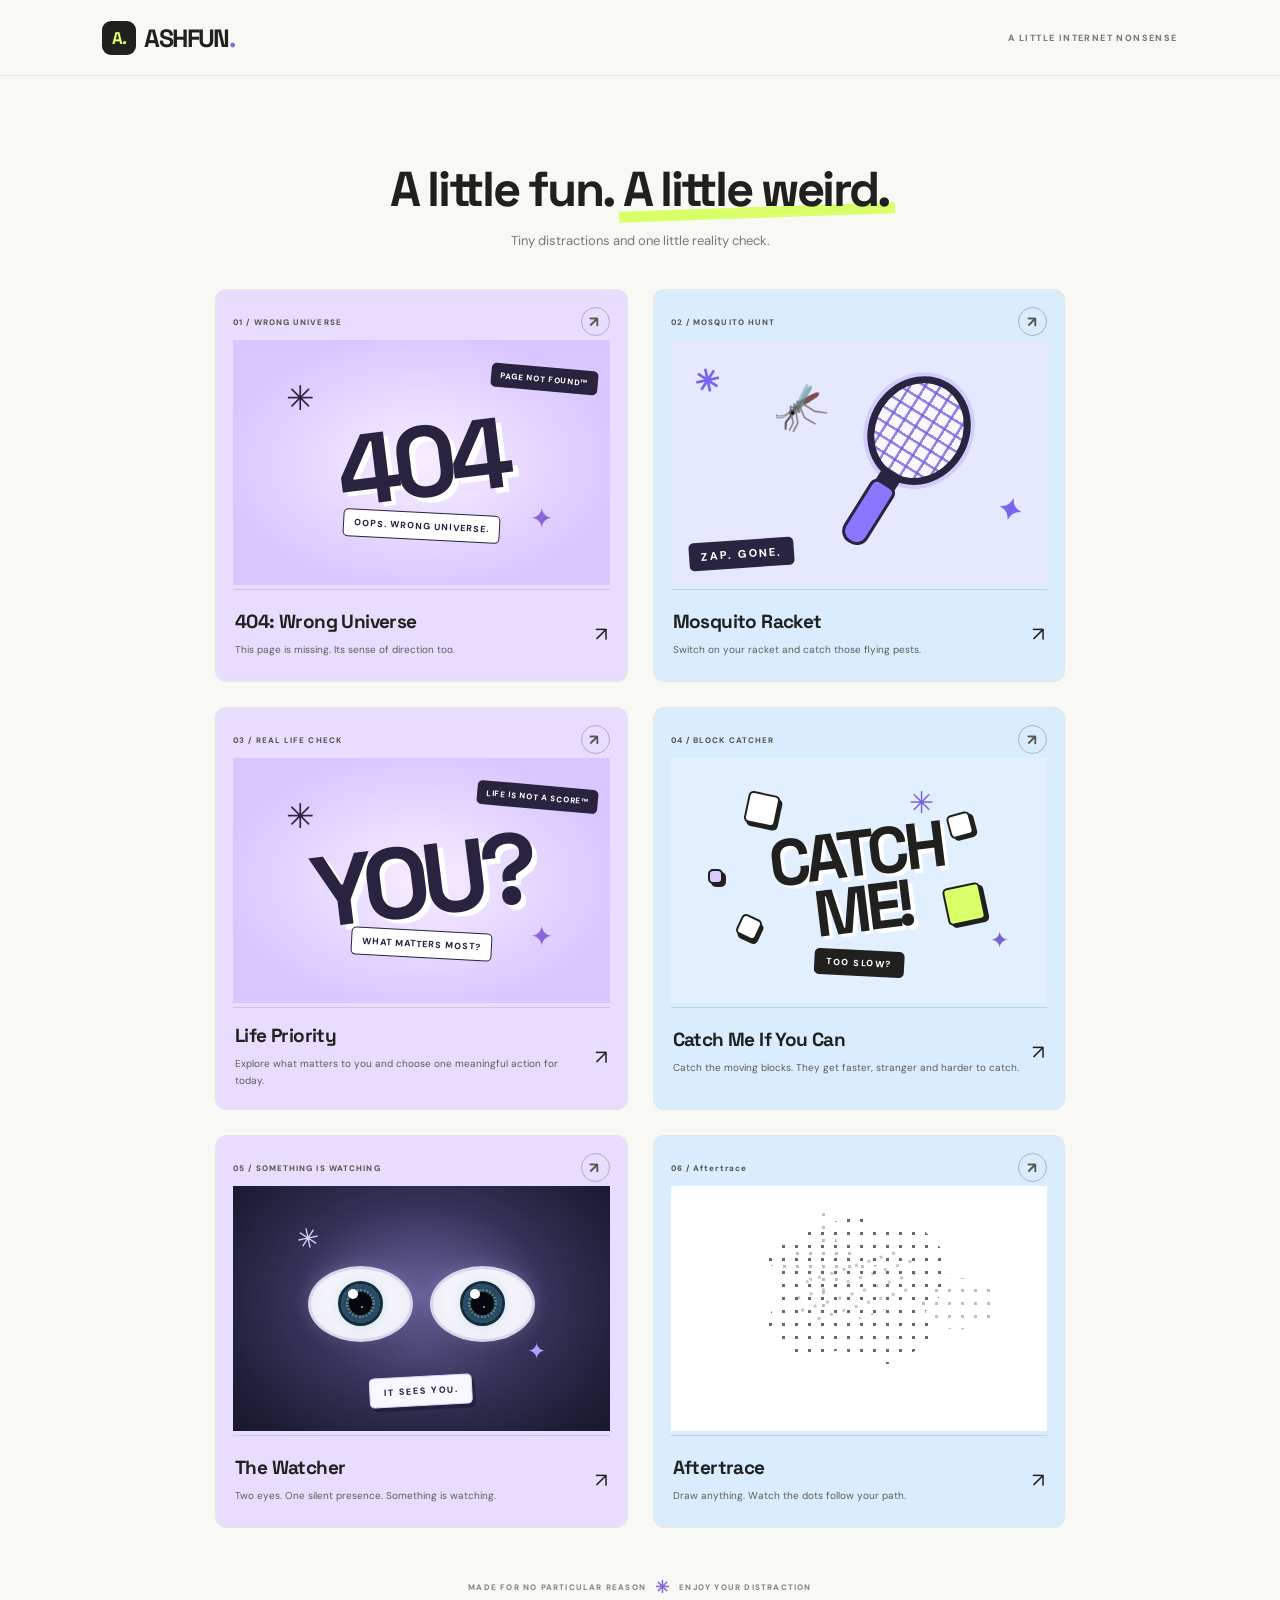
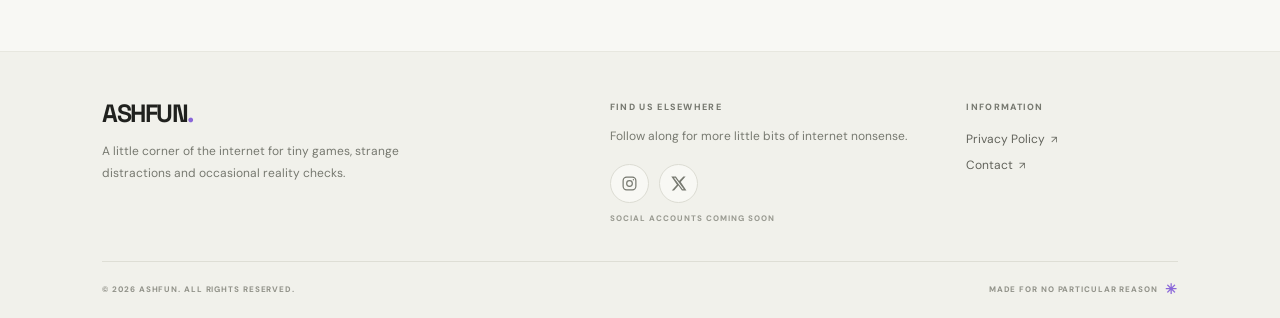
==== index.html @ a182ead7 "Initial ASHFUN website upload" ====
<!DOCTYPE html>
<html lang="en">
<head>
  <meta charset="UTF-8">
  <meta name="viewport" content="width=device-width, initial-scale=1.0">
  <meta name="description" content="ASHFUN — a little corner of the internet for weird distractions, tiny games, and meaningful life reflections.">
  <title>ASHFUN — Your Little Corner of Fun</title>
  <link rel="stylesheet" href="style.css">
  <script src="script.js" defer></script>
</head>
<body>

  <header class="navbar">
    <a href="index.html" class="brand" aria-label="ASHFUN home">
      <span class="brand-mark">A.</span>
      ASHFUN<span class="brand-dot">.</span>
    </a>
    <span class="header-note">A LITTLE INTERNET NONSENSE</span>
  </header>

  <main class="main">
    <section class="page-heading">
      <h1>A little fun. <span>A little weird.</span></h1>
      <p>Tiny distractions and one little reality check.</p>
    </section>

    <section class="games-grid" aria-label="Choose an experience">

      <!-- GAME 1: 404 WRONG UNIVERSE -->
      <a class="game-card game-lavender" href="404-error.html">
        <div class="game-card-top">
          <span>01 / WRONG UNIVERSE</span>
          <span class="card-arrow" aria-hidden="true">↗</span>
        </div>

        <div class="game-art art-404" aria-hidden="true">
          <span class="error-star error-star-one">✳</span>
          <span class="error-star error-star-two">✦</span>
          <div class="error-number">404</div>
          <div class="error-label">OOPS. WRONG UNIVERSE.</div>
          <div class="error-mini">PAGE NOT FOUND™</div>
        </div>

        <div class="game-card-bottom">
          <div>
            <h2>404: Wrong Universe</h2>
            <p>This page is missing. Its sense of direction too.</p>
          </div>
          <span class="bottom-arrow" aria-hidden="true">↗</span>
        </div>
      </a>

      <!-- GAME 2: MOSQUITO RACKET -->
      <a class="game-card game-blue" href="mosquito-game.html">
        <div class="game-card-top">
          <span>02 / MOSQUITO HUNT</span>
          <span class="card-arrow" aria-hidden="true">↗</span>
        </div>

        <div class="game-art art-mosquito" aria-hidden="true">
          <span class="mosquito-spark mosquito-spark-one">✳</span>
          <span class="mosquito-spark mosquito-spark-two">✦</span>
          <div class="mosquito-art-icon">🦟</div>

          <div class="racket-art">
            <div class="racket-art-head">
              <span></span><span></span><span></span>
              <span></span><span></span><span></span>
              <span></span><span></span><span></span>
            </div>
            <div class="racket-art-neck"></div>
            <div class="racket-art-handle"></div>
          </div>

          <div class="mosquito-art-label">ZAP. GONE.</div>
        </div>

        <div class="game-card-bottom">
          <div>
            <h2>Mosquito Racket</h2>
            <p>Switch on your racket and catch those flying pests.</p>
          </div>
          <span class="bottom-arrow" aria-hidden="true">↗</span>
        </div>
      </a>

      <!-- EXPERIENCE 3: LIFE PRIORITY -->
      <a class="game-card game-lavender" href="life-priority.html">
        <div class="game-card-top">
          <span>03 / REAL LIFE CHECK</span>
          <span class="card-arrow" aria-hidden="true">↗</span>
        </div>

        <div class="game-art art-404" aria-hidden="true">
          <span class="error-star error-star-one">✳</span>
          <span class="error-star error-star-two">✦</span>
          <div class="error-number">YOU?</div>
          <div class="error-label">WHAT MATTERS MOST?</div>
          <div class="error-mini">LIFE IS NOT A SCORE™</div>
        </div>

        <div class="game-card-bottom">
          <div>
            <h2>Life Priority</h2>
            <p>Explore what matters to you and choose one meaningful action for today.</p>
          </div>
          <span class="bottom-arrow" aria-hidden="true">↗</span>
        </div>
      </a>

      <!-- GAME 4: CATCH ME IF YOU CAN -->
      <a class="game-card game-blue" href="block-catcher.html">
        <div class="game-card-top">
          <span>04 / BLOCK CATCHER</span>
          <span class="card-arrow" aria-hidden="true">↗</span>
        </div>

        <div class="game-art art-catcher" aria-hidden="true">
          <span class="catcher-star catcher-star-one">✳</span>
          <span class="catcher-star catcher-star-two">✦</span>

          <div class="catcher-block catcher-block-one"></div>
          <div class="catcher-block catcher-block-two"></div>
          <div class="catcher-block catcher-block-three"></div>
          <div class="catcher-block catcher-block-four"></div>
          <div class="catcher-block catcher-block-five"></div>

          <div class="catcher-title">CATCH<br>ME!</div>
          <div class="catcher-label">TOO SLOW?</div>
        </div>

        <div class="game-card-bottom">
          <div>
            <h2>Catch Me If You Can</h2>
            <p>Catch the moving blocks. They get faster, stranger and harder to catch.</p>
          </div>
          <span class="bottom-arrow" aria-hidden="true">↗</span>
        </div>
      </a>

      <!-- EXPERIENCE 5: THE WATCHER -->
      <a class="game-card game-lavender" href="watcher.html">
        <div class="game-card-top">
          <span>05 / SOMETHING IS WATCHING</span>
          <span class="card-arrow" aria-hidden="true">↗</span>
        </div>

        <div class="game-art art-watcher" aria-hidden="true">
          <span class="watcher-star watcher-star-one">✳</span>
          <span class="watcher-star watcher-star-two">✦</span>

          <div class="watcher-eyes">
            <div class="watcher-eye">
              <div class="watcher-iris"></div>
            </div>
            <div class="watcher-eye">
              <div class="watcher-iris"></div>
            </div>
          </div>

          <div class="watcher-label">IT SEES YOU.</div>
        </div>

        <div class="game-card-bottom">
          <div>
            <h2>The Watcher</h2>
            <p>Two eyes. One silent presence. Something is watching.</p>
          </div>
          <span class="bottom-arrow" aria-hidden="true">↗</span>
        </div>
      </a>

      <!-- EXPERIENCE 6: Aftertrace -->
      <a class="game-card game-blue" href="dots.html">
        <div class="game-card-top">
          <span>06 / Aftertrace</span>
          <span class="card-arrow" aria-hidden="true">↗</span>
        </div>

        <div class="game-art art-dots" aria-hidden="true">
          <div class="dots-preview dots-preview-one"></div>
          <div class="dots-preview dots-preview-two"></div>
          <div class="dots-preview dots-preview-three"></div>
          <div class="dots-preview dots-preview-four"></div>
        </div>

        <div class="game-card-bottom">
          <div>
            <h2>Aftertrace</h2>
            <p>Draw anything. Watch the dots follow your path.</p>
          </div>
          <span class="bottom-arrow" aria-hidden="true">↗</span>
        </div>
      </a>

    </section>

    <div class="bottom-note">
      MADE FOR NO PARTICULAR REASON
      <span>✳</span>
      ENJOY YOUR DISTRACTION
    </div>
  </main>

  <footer class="site-footer">

    <div class="footer-main">

      <div class="footer-about">
        <a href="index.html" class="footer-brand">
          ASHFUN<span>.</span>
        </a>
        <p>
          A little corner of the internet for tiny games,
          strange distractions and occasional reality checks.
        </p>
      </div>

      <div class="footer-social">
        <h3>FIND US ELSEWHERE</h3>
        <p>Follow along for more little bits of internet nonsense.</p>

        <div class="social-icons">

          <span class="social-icon" aria-label="Instagram coming soon" title="Instagram coming soon">
            <svg viewBox="0 0 24 24" aria-hidden="true">
              <rect x="3" y="3" width="18" height="18" rx="5"></rect>
              <circle cx="12" cy="12" r="4"></circle>
              <circle class="social-dot" cx="17.5" cy="6.8" r="1"></circle>
            </svg>
          </span>

          <span class="social-icon" aria-label="X coming soon" title="X coming soon">
            <svg viewBox="0 0 24 24" aria-hidden="true">
              <path d="M18.9 2H22l-6.8 7.8L23.2 22h-6.3l-5-7.1L5.7 22H2.5l7.3-8.4L1.8 2h6.5l4.5 6.6L18.9 2zM17.8 20h1.7L7.3 3.9H5.5L17.8 20z"></path>
            </svg>
          </span>

        </div>

        <span class="social-coming-soon">SOCIAL ACCOUNTS COMING SOON</span>
      </div>

      <div class="footer-links">
        <h3>INFORMATION</h3>
        <a href="privacy-policy.html" target="_blank" rel="noopener noreferrer">Privacy Policy <span>↗</span></a>
        <a href="mailto:abhishekhadpad2397@gmail.com" target="_blank" rel="noopener noreferrer">Contact <span>↗</span></a>
      </div>

    </div>

    <div class="footer-bottom">
      <span>© <span id="footer-year">2026</span> ASHFUN. ALL RIGHTS RESERVED.</span>
      <span>MADE FOR NO PARTICULAR REASON <span class="footer-star">✳</span></span>
    </div>

  </footer>

</body>
</html>
---- style.css ----
@import url('https://fonts.googleapis.com/css2?family=DM+Sans:wght@400;500;600;700;800&family=Space+Grotesk:wght@400;500;600;700&display=swap');

:root {
  --paper: #f8f8f4;
  --ink: #20211e;
  --muted: #777970;
  --line: #e7e7df;
  --lime: #d9ff69;
  --purple: #d9caff;
  --blue: #c8e6ff;
}

* {
  box-sizing: border-box;
}

html {
  min-height: 100%;
  scroll-behavior: smooth;
}

body {
  min-height: 100vh;
  margin: 0;
  color: var(--ink);
  background: var(--paper);
  font-family: 'DM Sans', sans-serif;
}

a {
  color: inherit;
  text-decoration: none;
  -webkit-tap-highlight-color: transparent;
}

a:focus-visible {
  outline: 3px solid #7861d8;
  outline-offset: 4px;
}

.navbar {
  height: 76px;
  padding: 0 8%;
  display: flex;
  align-items: center;
  justify-content: space-between;
  border-bottom: 1px solid var(--line);
  background: var(--paper);
}

.brand {
  display: inline-flex;
  align-items: center;
  gap: 8px;
  font-family: 'Space Grotesk', sans-serif;
  font-size: 25px;
  font-weight: 700;
  letter-spacing: -1.6px;
}

.brand-mark {
  width: 34px;
  height: 34px;
  display: grid;
  place-items: center;
  border-radius: 9px;
  background: var(--ink);
  color: var(--lime);
  font-size: 17px;
  letter-spacing: -1px;
}

.brand-dot {
  margin-left: -8px;
  color: #8a67d9;
}

.header-note {
  color: var(--muted);
  font-size: 9px;
  font-weight: 800;
  letter-spacing: 1.4px;
}

.main {
  width: 100%;
  max-width: 1200px;
  margin: 0 auto;
  padding: 75px 35px 28px;
}

.page-heading {
  margin-bottom: 37px;
  text-align: center;
}

.page-heading h1 {
  margin: 0;
  font-family: 'Space Grotesk', sans-serif;
  font-size: clamp(32px, 4.5vw, 49px);
  font-weight: 700;
  line-height: 1.15;
  letter-spacing: -2.3px;
}

.page-heading h1 span {
  position: relative;
  z-index: 1;
  white-space: nowrap;
}

.page-heading h1 span::after {
  position: absolute;
  z-index: -1;
  right: -4px;
  bottom: 2px;
  left: -4px;
  height: 11px;
  background: var(--lime);
  content: "";
  transform: rotate(-2deg);
}

.page-heading p {
  margin: 13px 0 0;
  color: var(--muted);
  font-size: 13px;
  line-height: 1.7;
}

.games-grid {
  display: grid;
  grid-template-columns: repeat(2, minmax(0, 1fr));
  gap: 25px;
  align-items: stretch;
  max-width: 850px;
  margin: 0 auto;
}

.game-card {
  min-width: 0;
  padding: 17px;
  overflow: hidden;
  border: 1px solid #e8e6df;
  border-radius: 11px;
  transition: transform .25s ease, box-shadow .25s ease;
}

.game-card:hover {
  transform: translateY(-5px);
  box-shadow: 0 14px 35px #0000000c;
}

.game-lavender {
  background: #e8ddff;
}

.game-blue {
  background: #d9edff;
}

.game-card-top {
  display: flex;
  align-items: center;
  justify-content: space-between;
  gap: 8px;
  color: #55564c;
  font-size: 8px;
  font-weight: 800;
  letter-spacing: 1.1px;
}

.card-arrow {
  width: 29px;
  height: 29px;
  display: grid;
  flex-shrink: 0;
  place-items: center;
  border: 1px solid #20211e45;
  border-radius: 50%;
  font-size: 15px;
  transition: background .2s, transform .2s;
}

.game-card:hover .card-arrow {
  background: white;
  transform: rotate(45deg);
}

.game-art {
  position: relative;
  height: 245px;
  display: grid;
  place-items: center;
  overflow: hidden;
  margin: 4px 0;
}

.game-card-bottom {
  min-height: 75px;
  padding: 17px 2px 3px;
  display: flex;
  align-items: center;
  justify-content: space-between;
  gap: 10px;
  border-top: 1px solid #20211e22;
}

.game-card-bottom > div {
  min-width: 0;
}

.game-card-bottom h2 {
  margin: 0 0 7px;
  font-family: 'Space Grotesk', sans-serif;
  font-size: 19px;
  font-weight: 700;
  line-height: 1.2;
  letter-spacing: -.6px;
}

.game-card-bottom p {
  margin: 0;
  color: #5d5e55;
  font-size: 10px;
  line-height: 1.7;
}

.bottom-arrow {
  flex-shrink: 0;
  font-size: 20px;
  transition: transform .2s;
}

.game-card:hover .bottom-arrow {
  transform: translate(3px, -3px);
}

/* 404 GAME CARD ART */

.art-404 {
  isolation: isolate;
  background: radial-gradient(ellipse at center, #f8edff 0%, #d8c6ff 75%);
}

.error-number {
  color: #29233f;
  font-family: 'Space Grotesk', sans-serif;
  font-size: clamp(65px, 8vw, 100px);
  font-weight: 700;
  line-height: 1;
  letter-spacing: -8px;
  text-shadow: 5px 5px 0 #ffffff;
  transform: rotate(-7deg);
  transition: transform .3s ease;
}

.game-card:hover .error-number {
  transform: rotate(2deg) scale(1.06);
}

.error-label {
  position: absolute;
  bottom: 45px;
  padding: 7px 10px;
  border: 1px solid #29233f;
  border-radius: 5px;
  background: #fff;
  color: #29233f;
  font-size: 9px;
  font-weight: 800;
  letter-spacing: 1px;
  transform: rotate(3deg);
}

.error-mini {
  position: absolute;
  top: 27px;
  right: 12px;
  padding: 7px 9px;
  border-radius: 5px;
  background: #29233f;
  color: white;
  font-size: 8px;
  font-weight: 800;
  letter-spacing: .7px;
  transform: rotate(5deg);
}

.error-star {
  position: absolute;
  color: #29233f;
  font-size: 34px;
}

.error-star-one {
  top: 36px;
  left: 14%;
}

.error-star-two {
  right: 15%;
  bottom: 48px;
  color: #8a67d9;
  font-size: 28px;
}

/* MOSQUITO RACKET GAME CARD ART */

.art-mosquito {
  background: #e6e8ff;
}

.mosquito-spark {
  position: absolute;
  color: #7764ef;
  font-size: 30px;
  font-weight: 700;
}

.mosquito-spark-one {
  top: 22px;
  left: 24px;
  transform: rotate(-12deg);
}

.mosquito-spark-two {
  right: 25px;
  bottom: 55px;
  transform: rotate(15deg);
}

.mosquito-art-icon {
  position: absolute;
  top: 38px;
  left: 27%;
  z-index: 2;
  font-size: 43px;
  transform: rotate(-18deg);
  animation: mosquito-float 2s ease-in-out infinite;
}

.racket-art {
  position: absolute;
  right: 25%;
  bottom: 25px;
  width: 105px;
  height: 190px;
  transform: rotate(32deg);
}

.racket-art-head {
  position: absolute;
  top: 0;
  left: 0;
  width: 100px;
  height: 112px;
  border: 7px solid #29243f;
  border-radius: 50%;
  background:
    repeating-linear-gradient(
      0deg,
      transparent 0,
      transparent 10px,
      rgba(111, 93, 220, .75) 11px,
      rgba(111, 93, 220, .75) 13px
    ),
    repeating-linear-gradient(
      90deg,
      transparent 0,
      transparent 10px,
      rgba(111, 93, 220, .75) 11px,
      rgba(111, 93, 220, .75) 13px
    ),
    #f8f7ff;
  box-shadow: 0 0 0 4px rgba(119, 100, 239, .2);
}

.racket-art-neck {
  position: absolute;
  top: 104px;
  left: 39px;
  width: 22px;
  height: 20px;
  background: #29243f;
}

.racket-art-handle {
  position: absolute;
  top: 118px;
  left: 36px;
  width: 28px;
  height: 70px;
  border: 3px solid #29243f;
  border-radius: 8px 8px 13px 13px;
  background: #8a76ff;
}

.mosquito-art-label {
  position: absolute;
  bottom: 17px;
  left: 18px;
  padding: 7px 12px;
  color: #fff;
  background: #29243f;
  border-radius: 5px;
  font-size: 11px;
  font-weight: 800;
  letter-spacing: 2px;
  transform: rotate(-4deg);
}

@keyframes mosquito-float {
  0%, 100% {
    transform: translateY(0) rotate(-18deg);
  }

  50% {
    transform: translateY(-9px) rotate(-8deg);
  }
}

/* FOOTER NOTE */

.bottom-note {
  display: flex;
  align-items: center;
  justify-content: center;
  flex-wrap: wrap;
  gap: 9px;
  margin-top: 48px;
  color: #85867c;
  font-size: 8px;
  font-weight: 800;
  letter-spacing: 1.2px;
  text-align: center;
}

.bottom-note span {
  color: #8a67d9;
  font-size: 17px;
}

/* CATCH ME IF YOU CAN CARD ART */

.art-catcher {
  background: #e2efff;
  isolation: isolate;
}

.catcher-title {
  position: relative;
  z-index: 2;
  color: #20211e;
  font-family: 'Space Grotesk', sans-serif;
  font-size: 65px;
  font-weight: 700;
  line-height: .85;
  letter-spacing: -5px;
  text-align: center;
  transform: rotate(-7deg);
  text-shadow: 4px 4px 0 #ffffff;
}

.catcher-label {
  position: absolute;
  bottom: 27px;
  left: 50%;
  padding: 7px 12px;
  border-radius: 5px;
  background: #20211e;
  color: white;
  font-size: 9px;
  font-weight: 800;
  letter-spacing: 1.5px;
  transform: translateX(-50%) rotate(3deg);
}

.catcher-block {
  position: absolute;
  width: 32px;
  height: 32px;
  border: 2px solid #20211e;
  border-radius: 5px;
  background: #ffffff;
  box-shadow: 3px 3px 0 #20211e;
  transition: transform .3s ease;
}

.catcher-block-one {
  top: 35px;
  left: 20%;
  transform: rotate(12deg);
}

.catcher-block-two {
  top: 55px;
  right: 20%;
  width: 24px;
  height: 24px;
  transform: rotate(-15deg);
}

.catcher-block-three {
  bottom: 65px;
  left: 18%;
  width: 22px;
  height: 22px;
  transform: rotate(25deg);
}

.catcher-block-four {
  right: 17%;
  bottom: 80px;
  width: 38px;
  height: 38px;
  background: #d9ff69;
  transform: rotate(-12deg);
}

.catcher-block-five {
  top: 45%;
  left: 10%;
  width: 15px;
  height: 15px;
  background: #d9caff;
}

.catcher-star {
  position: absolute;
  color: #7861d8;
  font-size: 30px;
}

.catcher-star-one {
  top: 25px;
  right: 30%;
}

.catcher-star-two {
  bottom: 48px;
  right: 10%;
  font-size: 23px;
}

.game-card:hover .catcher-block-one {
  transform: translate(8px, -8px) rotate(25deg);
}

.game-card:hover .catcher-block-two {
  transform: translate(-8px, 10px) rotate(15deg);
}

.game-card:hover .catcher-block-three {
  transform: translate(12px, -5px) rotate(40deg);
}

.game-card:hover .catcher-block-four {
  transform: translate(-10px, -8px) rotate(-25deg);
}

/* THE WATCHER CARD ART */

.art-watcher {
  position: relative;
  isolation: isolate;
  background: radial-gradient(
    ellipse at 50% 45%,
    #55517f 0%,
    #292747 48%,
    #17172b 100%
  );
  overflow: hidden;
}

.art-watcher::before {
  content: "";
  position: absolute;
  width: 270px;
  height: 180px;
  top: 25px;
  left: 50%;
  transform: translateX(-50%);
  border-radius: 50%;
  background: #aaa3ff;
  filter: blur(65px);
  opacity: .25;
}

.art-watcher::after {
  content: "";
  position: absolute;
  inset: 0;
  background-image: radial-gradient(#ffffff 0.7px, transparent 0.7px);
  background-size: 22px 22px;
  opacity: .12;
  pointer-events: none;
}

.watcher-eyes {
  position: relative;
  z-index: 2;
  display: flex;
  align-items: center;
  justify-content: center;
  gap: 17px;
  transform: translateY(-5px);
  transition: transform .4s ease;
}

.watcher-eye {
  position: relative;
  width: 105px;
  height: 76px;
  display: flex;
  align-items: center;
  justify-content: center;
  border: 3px solid #d8d5ed;
  border-radius: 50%;
  background: radial-gradient(
    ellipse at 50% 45%,
    #ffffff 0%,
    #f0eff8 70%,
    #d6d3e7 100%
  );
  box-shadow:
    0 0 18px #b7b1ff55,
    0 7px 18px #00000045;
  overflow: hidden;
  transition: transform .4s ease;
}

.watcher-iris {
  position: relative;
  width: 45px;
  height: 45px;
  border: 3px solid #172b3a;
  border-radius: 50%;
  background: repeating-conic-gradient(
    from 0deg,
    #6f9eae 0deg 8deg,
    #355c72 8deg 15deg
  );
  box-shadow:
    inset 0 0 0 5px #294e68,
    0 0 12px #7cb7d966;
}

.watcher-iris::after {
  content: "";
  position: absolute;
  top: 8px;
  left: 8px;
  width: 23px;
  height: 23px;
  border-radius: 50%;
  background: #05080d;
  box-shadow: 0 0 5px #000;
}

.watcher-iris::before {
  content: "";
  position: absolute;
  z-index: 2;
  top: 5px;
  left: 7px;
  width: 10px;
  height: 10px;
  border-radius: 50%;
  background: #ffffff;
  box-shadow: 9px 13px 0 -4px #ffffffaa;
}

.watcher-star {
  position: absolute;
  z-index: 2;
  color: #d9d4ff;
  font-size: 27px;
}

.watcher-star-one {
  top: 35px;
  left: 17%;
  transform: rotate(-12deg);
}

.watcher-star-two {
  right: 17%;
  bottom: 65px;
  color: #aaa2ff;
  font-size: 23px;
}

.watcher-label {
  position: absolute;
  z-index: 3;
  bottom: 25px;
  left: 50%;
  padding: 8px 13px;
  border: 1px solid #d9d4ff;
  border-radius: 5px;
  background: #f8f6ff;
  color: #29233f;
  font-size: 9px;
  font-weight: 800;
  letter-spacing: 1.7px;
  white-space: nowrap;
  transform: translateX(-50%) rotate(-3deg);
  box-shadow: 3px 4px 0 #09091655;
}

.game-card:hover .watcher-eyes {
  transform: translateY(-8px) scale(1.06);
}

.game-card:hover .watcher-eye {
  transform: scaleY(.94);
}

/* THE DELAYED SHADOW CARD ART */

.art-dots {
  position: relative;
  background: #ffffff;
  overflow: hidden;
}

.dots-preview {
  position: absolute;
  width: 190px;
  height: 150px;
  background-image: radial-gradient(#444444 1.7px, transparent 1.8px);
  background-size: 13px 13px;
  opacity: .8;
}

.dots-preview-one {
  top: 28px;
  left: 50%;
  transform: translateX(-50%);
  clip-path: polygon(
    50% 0%, 65% 10%, 80% 5%, 95% 25%,
    100% 45%, 85% 65%, 90% 85%,
    65% 100%, 40% 90%, 20% 100%,
    0% 75%, 10% 50%, 0% 25%, 25% 10%
  );
}

.dots-preview-two {
  top: 60px;
  left: 50%;
  width: 135px;
  height: 80px;
  transform: translateX(-50%) rotate(-18deg);
  opacity: .3;
  clip-path: ellipse(48% 40% at 50% 50%);
}

.dots-preview-three {
  top: 22px;
  left: 25%;
  width: 120px;
  height: 110px;
  opacity: .35;
  clip-path: polygon(
    50% 0%, 62% 35%, 100% 50%,
    62% 65%, 50% 100%, 38% 65%,
    0% 50%, 38% 35%
  );
}

.dots-preview-four {
  top: 85px;
  right: 12%;
  width: 85px;
  height: 65px;
  opacity: .35;
  clip-path: ellipse(45% 40% at 50% 50%);
}

.game-card:hover .dots-preview-one {
  transform: translateX(-50%) rotate(8deg);
}

/* FOOTER */

.site-footer {
  width: 100%;
  margin-top: 25px;
  padding: 45px 8% 20px;
  border-top: 1px solid var(--line);
  background: #f1f1eb;
}

.footer-main {
  display: grid;
  grid-template-columns: 1.5fr 1fr .7fr;
  gap: 55px;
  max-width: 1100px;
  margin: 0 auto;
  padding-bottom: 38px;
}

.footer-brand {
  display: inline-block;
  font-family: 'Space Grotesk', sans-serif;
  font-size: 25px;
  font-weight: 700;
  letter-spacing: -1.5px;
}

.footer-brand span {
  color: #8a67d9;
}

.footer-about p,
.footer-social p {
  max-width: 310px;
  margin: 12px 0 0;
  color: var(--muted);
  font-size: 12px;
  line-height: 1.8;
}

.footer-main h3 {
  margin: 4px 0 13px;
  color: #777970;
  font-size: 9px;
  font-weight: 800;
  letter-spacing: 1.3px;
}

.social-icons {
  display: flex;
  align-items: center;
  gap: 10px;
  margin-top: 16px;
}

.social-icon {
  width: 39px;
  height: 39px;
  display: grid;
  place-items: center;
  border: 1px solid #dcdcd3;
  border-radius: 50%;
  background: #f8f8f4;
  color: #777970;
  cursor: default;
}

.social-icon svg {
  width: 17px;
  height: 17px;
  fill: none;
  stroke: currentColor;
  stroke-width: 1.7;
  stroke-linecap: round;
  stroke-linejoin: round;
}

.social-icon:last-child svg {
  fill: currentColor;
  stroke: none;
}

.social-icon:last-child svg path {
  fill: currentColor;
}

.social-icon .social-dot {
  fill: currentColor;
  stroke: none;
}

.social-coming-soon {
  display: block;
  margin-top: 10px;
  color: #999a91;
  font-size: 8px;
  font-weight: 800;
  letter-spacing: 1px;
}

.footer-links {
  display: flex;
  flex-direction: column;
  align-items: flex-start;
}

.footer-links a {
  margin: 5px 0;
  color: #62635b;
  font-size: 12px;
  transition: color .2s ease;
}

.footer-links a:hover {
  color: #8a67d9;
}

.footer-links a span {
  margin-left: 3px;
  font-size: 10px;
}

/* FOOTER BOTTOM */

.footer-bottom {
  max-width: 1100px;
  margin: 0 auto;
  padding-top: 18px;
  display: flex;
  align-items: center;
  justify-content: space-between;
  flex-wrap: wrap;
  gap: 12px;
  border-top: 1px solid #deded5;
  color: #92938a;
  font-size: 8px;
  font-weight: 800;
  letter-spacing: .9px;
}

.footer-star {
  margin-left: 4px;
  color: #8a67d9;
  font-size: 14px;
  vertical-align: -2px;
}

/* SNEAKY GHOST */

.peek-ghost {
  position: fixed;
  z-index: 1000;
  right: 0;
  bottom: 24%;
  width: 94px;
  height: 104px;
  pointer-events: none;
  opacity: 0;
  transform: translateX(105%);
  filter: drop-shadow(0 5px 7px #20211e18);
}

.peek-ghost.is-peeking {
  animation: ghost-peek 3.3s ease-in-out both;
}

.ghost-body {
  position: absolute;
  right: 0;
  bottom: 0;
  width: 75px;
  height: 82px;
  border: 2px solid #d8d7e7;
  border-bottom: 0;
  border-radius: 42px 42px 12px 12px;
  background: #fff;
  box-shadow: inset -8px 0 0 #f0eff8;
}

.ghost-tail {
  position: absolute;
  right: -2px;
  bottom: -1px;
  left: -2px;
  height: 17px;
  background: #fff;
  clip-path: polygon(
    0 0, 16% 65%, 31% 10%, 48% 85%,
    66% 15%, 83% 65%, 100% 0, 100% 100%, 0 100%
  );
}

.ghost-eyes {
  position: absolute;
  top: 27px;
  left: 18px;
  display: flex;
  gap: 17px;
}

.ghost-eye {
  width: 8px;
  height: 11px;
  border-radius: 50%;
  background: #20211e;
  transform-origin: center;
  animation: ghost-blink 4s infinite;
}

.ghost-mouth {
  position: absolute;
  top: 46px;
  left: 32px;
  width: 9px;
  height: 12px;
  border-radius: 50%;
  background: #20211e;
}

.ghost-speech {
  position: absolute;
  z-index: 2;
  top: -4px;
  right: 62px;
  width: max-content;
  max-width: 130px;
  padding: 8px 10px;
  border: 1px solid #e8e6df;
  border-radius: 10px 10px 2px 10px;
  background: white;
  color: #33342e;
  font-size: 11px;
  font-weight: 800;
  box-shadow: 0 4px 12px #20211e0c;
  opacity: 0;
  transform: translateY(5px) scale(.9);
}

.peek-ghost.is-peeking .ghost-speech {
  animation: ghost-speech 3.3s ease both;
}

@keyframes ghost-peek {
  0% {
    opacity: 0;
    transform: translateX(105%) rotate(8deg);
  }

  12% {
    opacity: 1;
    transform: translateX(22%) rotate(-5deg);
  }

  22% {
    transform: translateX(12%) rotate(4deg);
  }

  32% {
    transform: translateX(17%) rotate(-3deg);
  }

  58%, 78% {
    opacity: 1;
    transform: translateX(12%) rotate(0deg);
  }

  100% {
    opacity: 0;
    transform: translateX(105%) rotate(8deg);
  }
}

@keyframes ghost-speech {
  0%, 18% {
    opacity: 0;
    transform: translateY(5px) scale(.9);
  }

  28%, 68% {
    opacity: 1;
    transform: translateY(0) scale(1);
  }

  82%, 100% {
    opacity: 0;
    transform: translateY(5px) scale(.9);
  }
}

@keyframes ghost-blink {
  0%, 43%, 47%, 100% {
    transform: scaleY(1);
  }

  45% {
    transform: scaleY(.12);
  }
}

/* RESPONSIVE DESIGN */

@media (min-width: 1000px) {
  .main {
    padding-top: 85px;
  }
}

@media (max-width: 760px) {
  .navbar {
    height: 68px;
    padding: 0 5%;
  }

  .main {
    padding: 58px 22px 25px;
  }

  .games-grid {
    gap: 15px;
  }

  .game-art {
    height: 210px;
  }

  .game-card-bottom h2 {
    font-size: 17px;
  }

  .site-footer {
    padding: 38px 5% 18px;
  }

  .footer-main {
    gap: 30px;
  }
}

@media (max-width: 600px) {
  .footer-main {
    grid-template-columns: 1fr 1fr;
    gap: 32px 22px;
  }

  .footer-about {
    grid-column: 1 / -1;
  }

  .footer-about p {
    max-width: 380px;
  }

  .footer-bottom {
    align-items: flex-start;
    flex-direction: column;
    gap: 9px;
  }
}

@media (max-width: 480px) {
  .header-note {
    font-size: 7px;
    letter-spacing: .7px;
  }

  .brand {
    font-size: 22px;
  }

  .main {
    padding: 45px 17px 22px;
  }

  .page-heading {
    margin-bottom: 27px;
  }

  .page-heading h1 {
    font-size: 34px;
    letter-spacing: -1.8px;
  }

  .page-heading p {
    font-size: 12px;
  }

  .games-grid {
    grid-template-columns: 1fr;
    gap: 17px;
  }

  .game-card {
    padding: 14px;
  }

  .game-art {
    height: 215px;
  }

  .game-card-bottom {
    min-height: 70px;
  }

  .game-card-bottom h2 {
    font-size: 19px;
  }

  .game-card-bottom p {
    font-size: 10px;
  }

  .bottom-note {
    margin-top: 33px;
    font-size: 7px;
    letter-spacing: .8px;
  }

  .watcher-eye {
    width: 95px;
    height: 68px;
  }

  .watcher-iris {
    width: 39px;
    height: 39px;
  }

  .watcher-iris::after {
    top: 7px;
    left: 7px;
    width: 20px;
    height: 20px;
  }

  .site-footer {
    margin-top: 18px;
    padding: 32px 20px 17px;
  }

  .footer-main {
    grid-template-columns: 1fr 1fr;
    gap: 28px 15px;
  }

  .footer-about {
    grid-column: 1 / -1;
  }

  .footer-brand {
    font-size: 23px;
  }

  .footer-about p,
  .footer-social p {
    font-size: 11px;
  }

  .footer-main h3 {
    font-size: 8px;
    letter-spacing: 1px;
  }

  .footer-links a {
    font-size: 11px;
  }

  .footer-bottom {
    font-size: 7px;
    line-height: 1.6;
    letter-spacing: .6px;
  }
}

/* REDUCED MOTION ACCESSIBILITY */

@media (prefers-reduced-motion: reduce) {
  html {
    scroll-behavior: auto;
  }

  .game-card,
  .card-arrow,
  .bottom-arrow,
  .error-number,
  .watcher-eyes,
  .watcher-eye {
    transition: none !important;
  }

  .mosquito-art-icon {
    animation: none !important;
  }
}
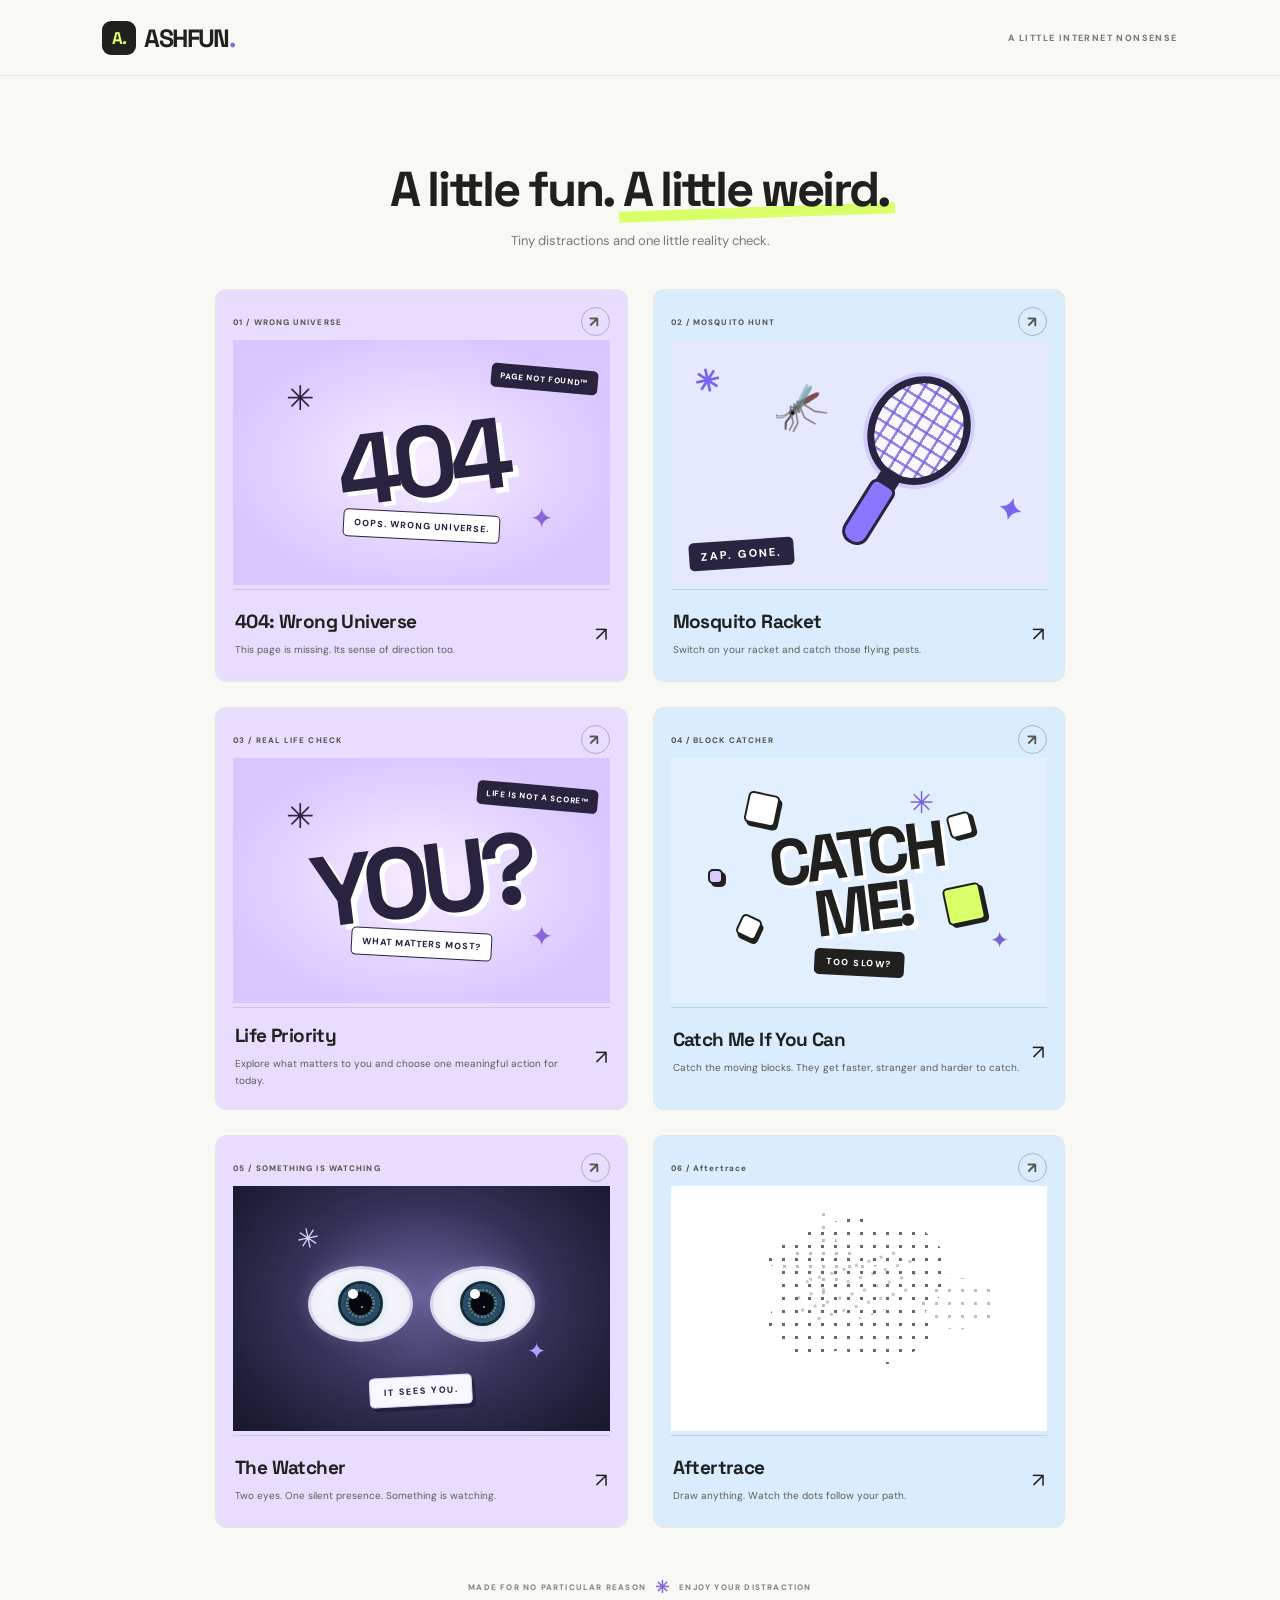
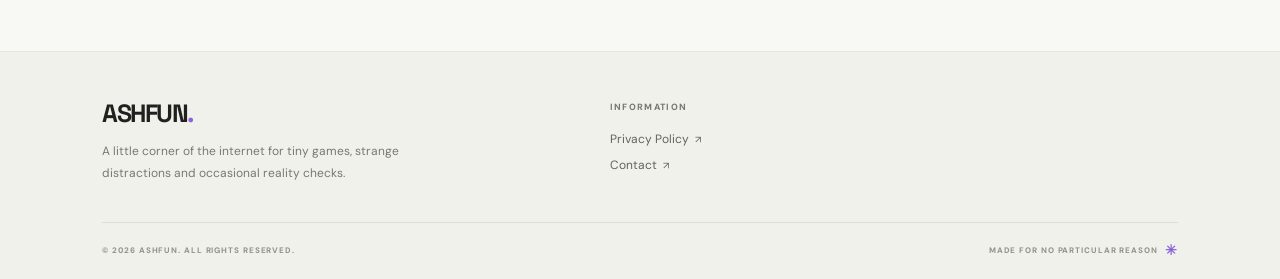
==== commit 24e20046: "Remove upcoming social media links" ====
--- a/index.html
+++ b/index.html
@@ -1,3 +1,4 @@
+
 <!DOCTYPE html>
 <html lang="en">
 <head>
@@ -216,31 +217,6 @@
         </p>
       </div>
 
-      <div class="footer-social">
-        <h3>FIND US ELSEWHERE</h3>
-        <p>Follow along for more little bits of internet nonsense.</p>
-
-        <div class="social-icons">
-
-          <span class="social-icon" aria-label="Instagram coming soon" title="Instagram coming soon">
-            <svg viewBox="0 0 24 24" aria-hidden="true">
-              <rect x="3" y="3" width="18" height="18" rx="5"></rect>
-              <circle cx="12" cy="12" r="4"></circle>
-              <circle class="social-dot" cx="17.5" cy="6.8" r="1"></circle>
-            </svg>
-          </span>
-
-          <span class="social-icon" aria-label="X coming soon" title="X coming soon">
-            <svg viewBox="0 0 24 24" aria-hidden="true">
-              <path d="M18.9 2H22l-6.8 7.8L23.2 22h-6.3l-5-7.1L5.7 22H2.5l7.3-8.4L1.8 2h6.5l4.5 6.6L18.9 2zM17.8 20h1.7L7.3 3.9H5.5L17.8 20z"></path>
-            </svg>
-          </span>
-
-        </div>
-
-        <span class="social-coming-soon">SOCIAL ACCOUNTS COMING SOON</span>
-      </div>
-
       <div class="footer-links">
         <h3>INFORMATION</h3>
         <a href="privacy-policy.html" target="_blank" rel="noopener noreferrer">Privacy Policy <span>↗</span></a>
@@ -257,4 +233,4 @@
   </footer>
 
 </body>
-</html>+</html>
